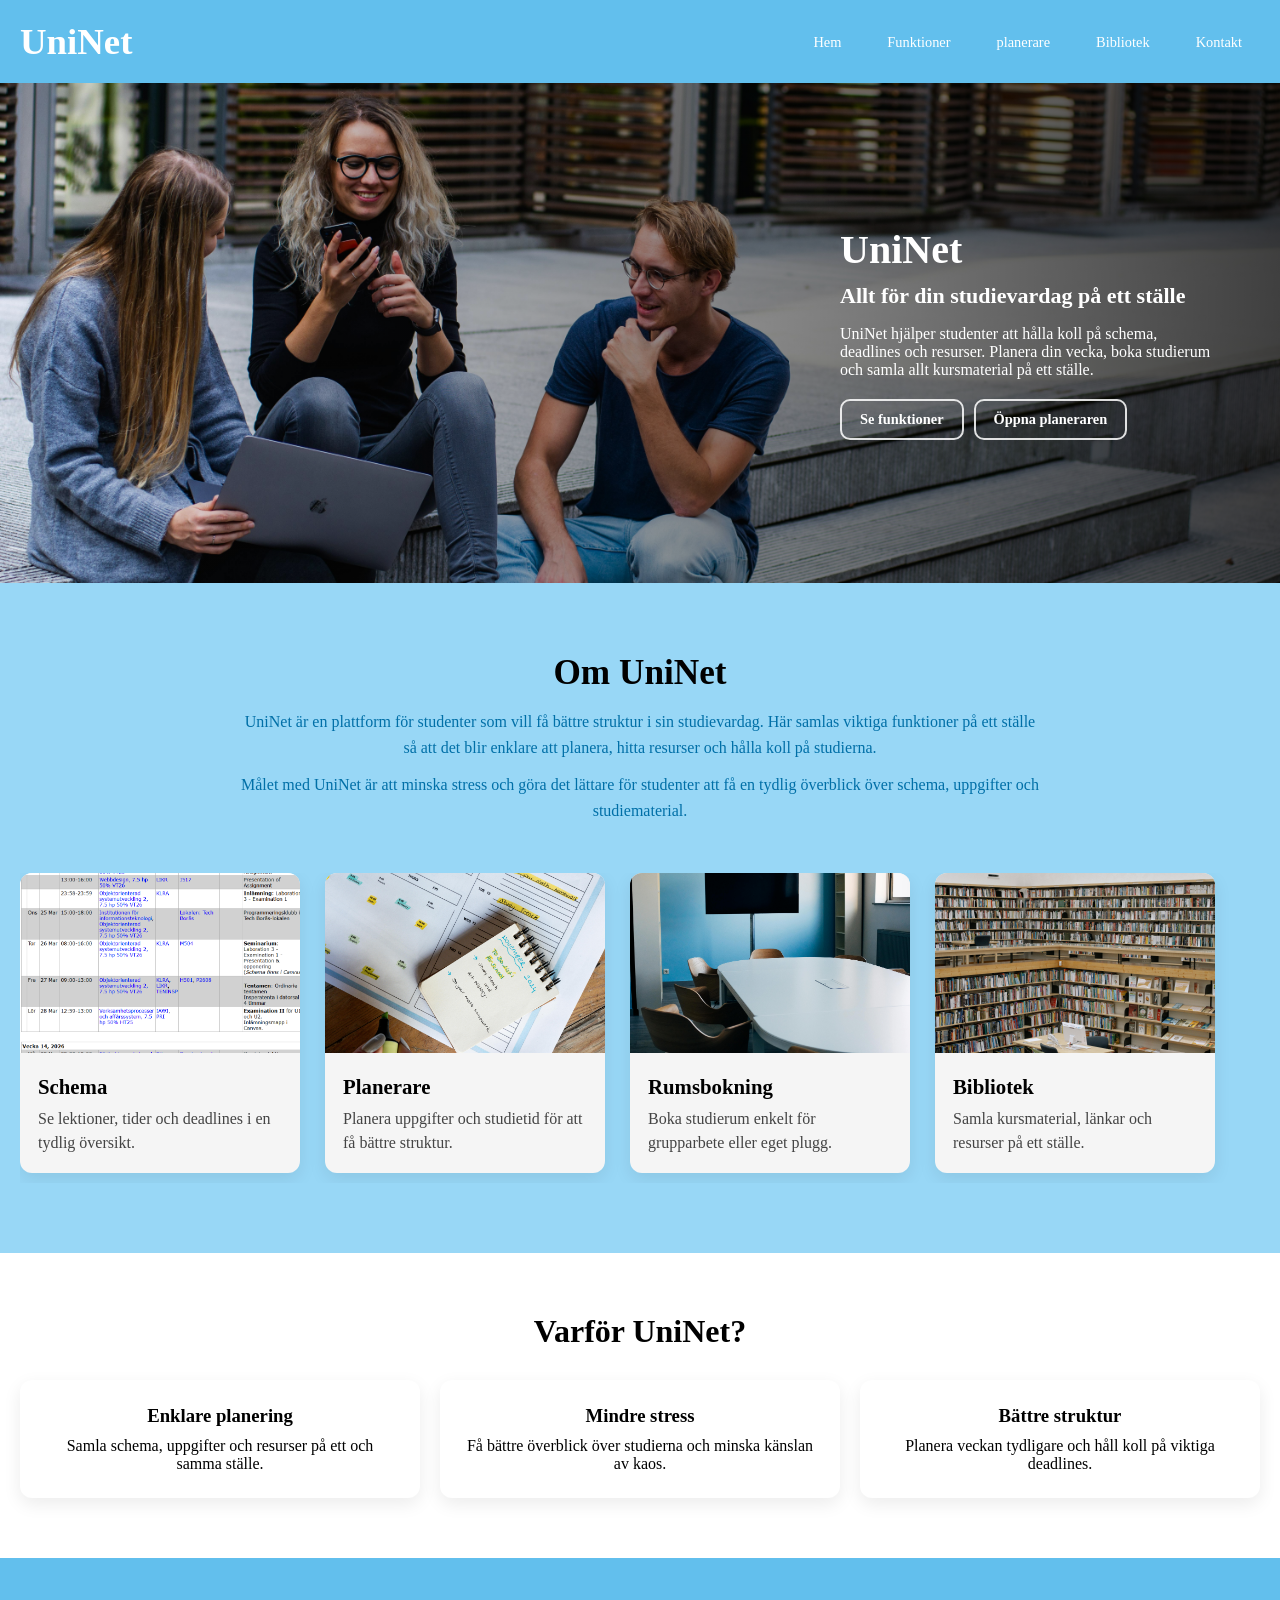
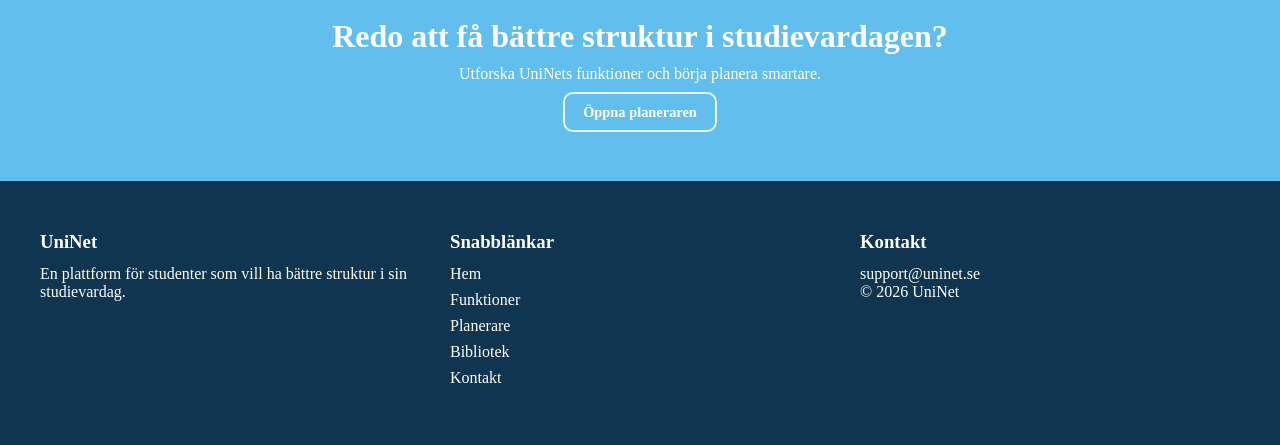
==== UninetWeb/wwwroot/index.html @ d5d622c0 "Add files via upload" ====
<!doctype html>
<html lang="sv">
<head>
  <meta charset="utf-8">
  <meta name="viewport" content="width=device-width, initial-scale=1">
  <title>UniNet</title>
  <link rel="stylesheet" href="css/style.css">
  <script defer src="js/main.js"></script>
</head>
<body>
 
  <div class="menu-overlay" id="menuOverlay"></div>

  <!--Header/Navbar-->
  <header>
    <nav class = "navbar section-content">
      <a href="#" class="nav-logo">
        <h2 class="logo-text">UniNet</h2>
      </a>

      <button class="menu-toggle" type="button">Meny ☰</button>

      <ul class="nav-menu" id="navMenu">
        <li class="nav-item">
          <a href="index.html" class="nav-link">Hem</a>
        </li>
        <li class="nav-item">
          <a href="features.html" class="nav-link">Funktioner</a>
        </li>
        <li class="nav-item">
          <a href="planner.html" class="nav-link">planerare </a>
        </li>
        <li class="nav-item">
          <a href="library.html" class="nav-link">Bibliotek</a>
        </li>
        <li class="nav-item">
          <a href="contact.html" class="nav-link">Kontakt</a>
        </li>

      </ul>

    </nav>
  </header>

<main>
  <section class="hero-section">

    <div class="hero-details">

      <h2 class="title">UniNet</h2>
      <h3 class="subtitle">Allt för din studievardag på ett ställe</h3>

      <p>
        UniNet hjälper studenter att hålla koll på schema, deadlines och resurser.
        Planera din vecka, boka studierum och samla allt kursmaterial på ett ställe.
      </p>

      <div class="buttons">
        <a href="features.html" class="hero-btn  hero-btn-outline"> Se funktioner</a>
        <a href="planner.html" class="hero-btn hero-btn-outline">Öppna planeraren</a>
      </div>

    </div>

  </section>
</main>

<!--OM UniNet-->
<section class="about-section section-content">
  <div class="about-text">
    <h2>Om UniNet</h2>
    <p>
      UniNet är en plattform för studenter som vill få bättre struktur i sin
      studievardag. Här samlas viktiga funktioner på ett ställe så att det blir
      enklare att planera, hitta resurser och hålla koll på studierna.
    </p>

    <p>
      Målet med UniNet är att minska stress och göra det lättare för studenter
      att få en tydlig överblick över schema, uppgifter och studiematerial.
    </p>
  </div>

  <div class="features-scroll">
    <article class="feature-card">
      <img src="images/schema.png" alt="Schema i UniNet" class="feature-img">
      <h3>Schema</h3>
      <p>Se lektioner, tider och deadlines i en tydlig översikt.</p>
    </article>

    <article class="feature-card">
      <img src="images/planerare.jpg" alt="Planerare i UniNet" class="feature-img">
      <h3>Planerare</h3>
      <p>Planera uppgifter och studietid för att få bättre struktur.</p>
    </article>

    <article class="feature-card">
      <img src="images/rum.jpg" alt="Rumsbokning i UniNet" class="feature-img">
      <h3>Rumsbokning</h3>
      <p>Boka studierum enkelt för grupparbete eller eget plugg.</p>
    </article>

    <article class="feature-card">
      <img src="images/bibliotek.jpg" alt="Bibliotek i UniNet" class="feature-img">
      <h3>Bibliotek</h3>
      <p>Samla kursmaterial, länkar och resurser på ett ställe.</p>
    </article>
  </div>
</section>

<!--Varför UniNet?-->
<section class="benefits-section section-content">
  <h2>Varför UniNet?</h2>

  <div class="benefits-grid">
    <div class="benefit-box">
      <h3>Enklare planering</h3>
      <p>Samla schema, uppgifter och resurser på ett och samma ställe.</p>
    </div>

    <div class="benefit-box">
      <h3>Mindre stress</h3>
      <p>Få bättre överblick över studierna och minska känslan av kaos.</p>
    </div>

    <div class="benefit-box">
      <h3>Bättre struktur</h3>
      <p>Planera veckan tydligare och håll koll på viktiga deadlines.</p>
    </div>
  </div>
</section>

<section class="cta-section">
  <div class="section-content cta-content">
    <h2>Redo att få bättre struktur i studievardagen?</h2>
    <p>Utforska UniNets funktioner och börja planera smartare.</p>
    <a href="planner.html" class="hero-btn hero-btn-outline">Öppna planeraren</a>
  </div>
</section>

<!--FOOTERRR-->
<footer class="footer">
  <div class="section-content footer-content">
    <div class="footer-column">
      <h3>UniNet</h3>
      <p>En plattform för studenter som vill ha bättre struktur i sin studievardag.</p>
    </div>

    <div class="footer-column">
      <h3>Snabblänkar</h3>
      <a href="index.html">Hem</a>
      <a href="features.html">Funktioner</a>
      <a href="planner.html">Planerare</a>
      <a href="library.html">Bibliotek</a>
      <a href="contact.html">Kontakt</a>
    </div>

    <div class="footer-column">
      <h3>Kontakt</h3>
      <p>support@uninet.se</p>
      <p>© 2026 UniNet</p>
    </div>
  </div>
</footer>

</body>
---- UninetWeb/wwwroot/css/style.css ----
/*Google fonts*/
@import url('https://fonts.googleapis.com/css2?family=Italiana&family=Playfair+Display:ital,wght@0,400..900;1,400..900&display=swap');
*{
  margin: 0;
  padding: 0;
  box-sizing: border-box;
  font-family: "poppins", san-serif;
}

:root
{
 /*Färger */
 --white-color:#fff;
 --dark-color: #006fa7;
 --primary-color: #62BFED;
 --secondary-color: #98d7f6;


/* font size */
--font-sizeS: 0.9rem;
--font-sizeN: 1rem;
--font-sizeM: 1.12rem;
--font-size-xl: 2rem;
--font-size-xxl: 2.3rem;

/* Font size */
--font-size-s: 0.9rem;
--font-size-m: 1.5rem;
--font-size-l: 2rem;
--font-size-xl: 2.3rem;

--font-weight-normal: 400;
--font-weight-medium: 500;
--font-weight-semibold: 600;
--font-weight-bold: 700;

--border-radius-s: 8px;
--border-radius-s: 30px;
--border-radius-m: 50%;

/*site max-width */
--site-max-width: 1300px;

}

ul
{
  list-style: none;
}

a{
  text-decoration: none;
}

button{
  cursor: pointer;
  border: none;
  background: none;
}
img{
  width: 100%;
}

.section-content
{
  margin: 0 auto;
  padding: 0 20px;
  max-width: var(--site-max-width);

}

/*navbar styling*/
header
{
  background: var(--primary-color);
}

header .navbar{
  display: flex;
  padding: 20px;
  align-items: center;
  justify-content: space-between;
}

.navbar .nav-logo .logo-text
{
  color: var(--white-color);
  font-size: var(--font-size-xl);
  font-weight: var(--font-weight-semibold);
}

.navbar .nav-menu
{
  display: flex;
  gap: 10px;

}
/*navbar typ hem, funktioner osv */ 
.navbar .nav-menu .nav-link
{
  padding: 10px 18px;
  color: var(--white-color);
  font-size: var(--font-size-s);
  border-radius: 10px;
  transition: 0.3s ease;
}

.navbar .nav-menu .nav-link:hover
{
  color: var(--primary-color);
  background: var(--secondary-color);
}

/* HERO BANNER stora bilden */
.hero-section{
  position: relative;
  height: 500px;
  background-image: url("../images/students.jpg");
  background-size: cover;
  background-position: center;
  display: flex;
  align-items: center;
  justify-content: flex-end;
  padding: 40px;
}

.hero-section::before{
  content: "";
  position: absolute;
  inset: 0;
  background: rgba(0,0,0,0.4);

    background: linear-gradient(
    to left,
    rgba(0,0,0,0.75),
    rgba(0,0,0,0.4),
    rgba(0,0,0,0)
  );
}

/* TEXT */

.hero-details{
  position: relative;
  max-width: 420px;
  color: white;
  padding: 20px;
}

.title{
  font-size: 40px;
  margin-bottom: 10px;
}

.subtitle{
  font-size: 22px;
  margin-bottom: 16px;
}

.hero-details p{
  margin-bottom: 20px;
}

/* BUTTONS */
.buttons{
  display: flex;
  gap: 10px;
  flex-wrap: wrap;
  margin-top: 16px;
}

.hero-btn{
  padding: 10px 18px;
  border-radius: 10px;
  font-size: var(--font-size-s);
  font-weight: var(--font-weight-semibold);

  background: var(--secondary-color);
  color: var(--dark-color);

  transition: 0.3s ease;
}

/* Hover in buttons*/
.hero-btn-outline{
  background: transparent;
  border: 2px solid rgba(255,255,255,0.85);
  color: var(--white-color);
}

.hero-btn-outline:hover{
  background: var(--secondary-color);
  border-color: var(--secondary-color);
  color: var(--dark-color);
}

.menu-overlay{
  position: fixed;
  inset: 0;
  background: rgba(0,0,0,0.20);
  backdrop-filter: blur(6px);
  opacity: 0;
  pointer-events: none;
  transition: 0.25s ease;
  z-index: 500;
}
.menu-overlay.show{
  opacity: 1;
  pointer-events: auto;
}

/* dropdown menu */
.menu-toggle{
  display: none;   /* hidden on desktop */
  color: var(--white-color);
  font-size: var(--font-size-s);
  font-weight: var(--font-weight-semibold);
  padding: 10px 14px;
  border-radius: 10px;
  background: rgba(255,255,255,0.15);
}

@media (max-width: 768px){

  .menu-toggle{
    display: inline-block;
  }

  .navbar{
    position: relative;
  }

  /* hide menu on mobile */
  .nav-menu{
    display: none !important;

    position: absolute;
    top: 70px;
    right: 20px;

    width:  min(280px, calc(100vw - 40px));
    padding: 20px;

    flex-direction: column;
    gap: 6px;

    background: var(--primary-color);
    border-radius: 14px;

    box-shadow: 0 15px 40px rgba(0,0,0,0.25);
    z-index: 1000;

     /* animation prep */
    transform: translateY(-8px);
    opacity: 0;
    transition: 0.25s ease;
  }

  /* show when clicked */
  .nav-menu.open{
    display: flex !important;
     transform: translateY(0);
    opacity: 1;
  }

  /* links look more “app-like” */
  .nav-menu .nav-link{
    width: 100%;
    padding: 12px 14px;
    border-radius: 12px;
  }

  /* menu button polish */
  .menu-toggle{
    padding: 10px 14px;
    border-radius: 12px;
    background: rgba(255,255,255,0.18);
  }

  .menu-toggle:hover{
    background: rgba(255,255,255,0.28);
  }


}

/* OM UNINET */
.about-section{
  background: var(--secondary-color);
  padding: 70px 20px;
}

.about-text{
  max-width: 800px;
  margin: 0 auto 50px auto;
  text-align: center;

}

.about-text h2{
  font-size: 2.2rem;
  margin-bottom: 16px;
}

.about-text p{
  margin-bottom: 12px;
  line-height: 1.6;
  color:#006fa7;
}

.features-scroll{
  display: flex;
  gap: 25px;
  overflow-x: auto;
  padding-bottom: 10px;
}

.feature-card{
  flex: 0 0 280px;
  background: #f5f5f5;
  border-radius: 12px;
  overflow: hidden;
  box-shadow: 0 6px 18px rgba(0,0,0,0.08);
  transition: transform 0.2s ease;
}

.feature-card:hover{
  transform: translateY(-5px);
}

.feature-img{
  width: 100%;
  height: 180px;
  object-fit: cover;
}

.feature-card h3{
  font-size: 1.3rem;
  margin: 18px 18px 8px 18px;
}

.feature-card p{
  margin: 0 18px 18px 18px;
  line-height: 1.5;
  color: #444;
}

/* BENEFITS */
.benefits-section{
  padding: 60px 20px;
  text-align: center;
}

.benefits-section h2{
  margin-bottom: 30px;
  font-size: 2rem;
}

.benefits-grid{
  display: grid;
  grid-template-columns: repeat(3, 1fr);
  gap: 20px;
}

.benefit-box{
  background: white;
  padding: 25px;
  border-radius: 12px;
  box-shadow: 0 6px 18px rgba(0,0,0,0.08);
}

.benefit-box h3{
  margin-bottom: 10px;
}

/* CTA */
.cta-section{
  background: var(--primary-color);
  padding: 60px 20px;
  text-align: center;
  color: white;
}

.cta-content h2{
  margin-bottom: 10px;
  font-size: 2rem;
}

.cta-content p{
  margin-bottom: 20px;
}

/* FOOTER */
.footer{
  background: #0f3550;
  color: white;
  padding: 50px 20px;
}

.footer-content{
  display: grid;
  grid-template-columns: repeat(3, 1fr);
  gap: 30px;
}

.footer-column h3{
  margin-bottom: 12px;
}

.footer-column a{
  display: block;
  color: white;
  margin-bottom: 8px;
  text-decoration: none;
}

.footer-column a:hover{
  text-decoration: underline;
}

/* MOBILE */
@media (max-width: 768px){
  .benefits-grid{
    grid-template-columns: 1fr;
  }

  .footer-content{
    grid-template-columns: 1fr;
  }
}



/* CONTACT PAGE */

/* CONTACT PAGE */
.contact-section{
  min-height: 80vh;
  display: flex;
  justify-content: center;
  align-items: center;
  padding: 60px 20px;
  background: #f7fbfd;
}

.contact-box{
  width: 100%;
  max-width: 700px;
  background: #ffffff;
  padding: 40px;
  border-radius: 16px;
  box-shadow: 0 8px 24px rgba(0,0,0,0.08);
}

.contact-header{
  text-align: center;
  margin-bottom: 30px;
}

.contact-header h1{
  font-size: 2.2rem;
  margin-bottom: 10px;
  color: #111;
}

.contact-header p{
  color: #444;
  line-height: 1.6;
  max-width: 500px;
  margin: 0 auto;
}

.contact-form{
  display: flex;
  flex-direction: column;
  gap: 18px;
}

.form-group{
  display: flex;
  flex-direction: column;
}

.form-group label{
  margin-bottom: 6px;
  font-weight: 600;
  color: #222;
}

.form-group input,
.form-group textarea{
  padding: 12px 14px;
  border: 1px solid #cfd8dc;
  border-radius: 10px;
  font-size: 1rem;
  font-family: inherit;
}

.form-group input:focus,
.form-group textarea:focus{
  outline: none;
  border-color: var(--primary-color);
}

.submit-btn{
  align-self: center;
  padding: 12px 24px;
  background: var(--primary-color);
  color: white;
  border-radius: 10px;
  font-weight: 600;
  transition: 0.3s ease;
}

.submit-btn:hover{
  background: var(--dark-color);
}

.error-message{
  color: #c62828;
  font-size: 0.9rem;
  margin-top: 6px;
  min-height: 18px;
}

.form-group input.error,
.form-group textarea.error{
  border: 1px solid #c62828;
  background: #fff5f5;
}

@media (max-width: 768px){
  .contact-box{
    padding: 25px;
  }

  .contact-header h1{
    font-size: 1.8rem;
  }
}

/* LIBRARY PAGE */

.library-hero{
  background: linear-gradient(180deg, #98d7f6 0%, #eaf7fd 100%);
  padding: 70px 20px 60px;
  text-align: center;
}

.library-hero h1{
  font-size: 2.4rem;
  color: var(--dark-color);
  margin-bottom: 10px;
}

.library-hero-simple p{
  color: #24526b;
  margin-bottom: 25px;
  font-size: 1rem;
}

.library-search-bar{
  display: flex;
  justify-content: center;
  gap: 10px;
  flex-wrap: wrap;
}

.library-search-bar input{
  width: 100%;
  max-width: 460px;
  padding: 14px 16px;
  border: 1px solid #c7dce8;
  border-radius: 12px;
  font-size: 1rem;
  background: white;
}

.library-search-bar input:focus{
  outline: none;
  border-color: var(--primary-color);
  box-shadow: 0 0 0 3px rgba(98,191,237,0.15);
}

.library-search-bar button{
  padding: 14px 22px;
  border-radius: 12px;
  background: var(--primary-color);
  color: white;
  font-weight: 600;
  transition: 0.3s ease;
}

.library-search-bar button:hover{
  background: var(--dark-color);
}

.library-tools{
  padding: 50px 20px 20px;
}

.library-tools h2{
  text-align: center;
  margin-bottom: 20px;
  color: var(--dark-color);
}

.library-tool-grid{
  display: grid;
  grid-template-columns: repeat(4, 1fr);
  gap: 15px;
}

.library-tool{
  background: white;
  color: var(--dark-color);
  padding: 18px;
  text-align: center;
  border-radius: 12px;
  box-shadow: 0 6px 18px rgba(0,0,0,0.06);
  font-weight: 600;
  transition: transform 0.25s ease, background 0.25s ease;
}

.library-tool:hover{
  transform: translateY(-4px);
  background: var(--secondary-color);
}

.library-cards{
  padding: 40px 20px 60px;
}

.library-cards h2{
  text-align: center;
  margin-bottom: 30px;
  color: var(--dark-color);
}

.library-card-grid{
  display: grid;
  grid-template-columns: repeat(3, 1fr);
  gap: 25px;
}

.library-resource-card{
  background: white;
  border-radius: 14px;
  overflow: hidden;
  box-shadow: 0 8px 22px rgba(0,0,0,0.08);
  transition: transform 0.3s ease, box-shadow 0.3s ease;
}

.library-resource-card:hover{
  transform: translateY(-6px);
  box-shadow: 0 12px 28px rgba(0,0,0,0.12);
}

.library-resource-card img{
  width: 100%;
  height: 210px;
  object-fit: cover;
}

.library-card-text{
  padding: 20px;
}

.library-card-text h3{
  margin-bottom: 10px;
  color: #111;
}

.library-card-text p{
  color: #444;
  line-height: 1.6;
  margin-bottom: 16px;
}

.library-info-box{
  padding: 0 20px 70px;
}

.library-info-content{
  background: #f7fbfd;
  border: 1px solid #dceef7;
  border-radius: 16px;
  padding: 35px;
  text-align: center;
  box-shadow: 0 6px 18px rgba(0,0,0,0.05);
}

.library-info-content h2{
  margin-bottom: 10px;
  color: var(--dark-color);
}

.library-info-content p{
  margin-bottom: 18px;
  color: #444;
}

@media (max-width: 900px){
  .library-tool-grid{
    grid-template-columns: repeat(2, 1fr);
  }

  .library-card-grid{
    grid-template-columns: 1fr;
  }
}

@media (max-width: 600px){
  .library-tool-grid{
    grid-template-columns: 1fr;
  }

  .library-hero-simple h1{
    font-size: 2rem;
  }
}
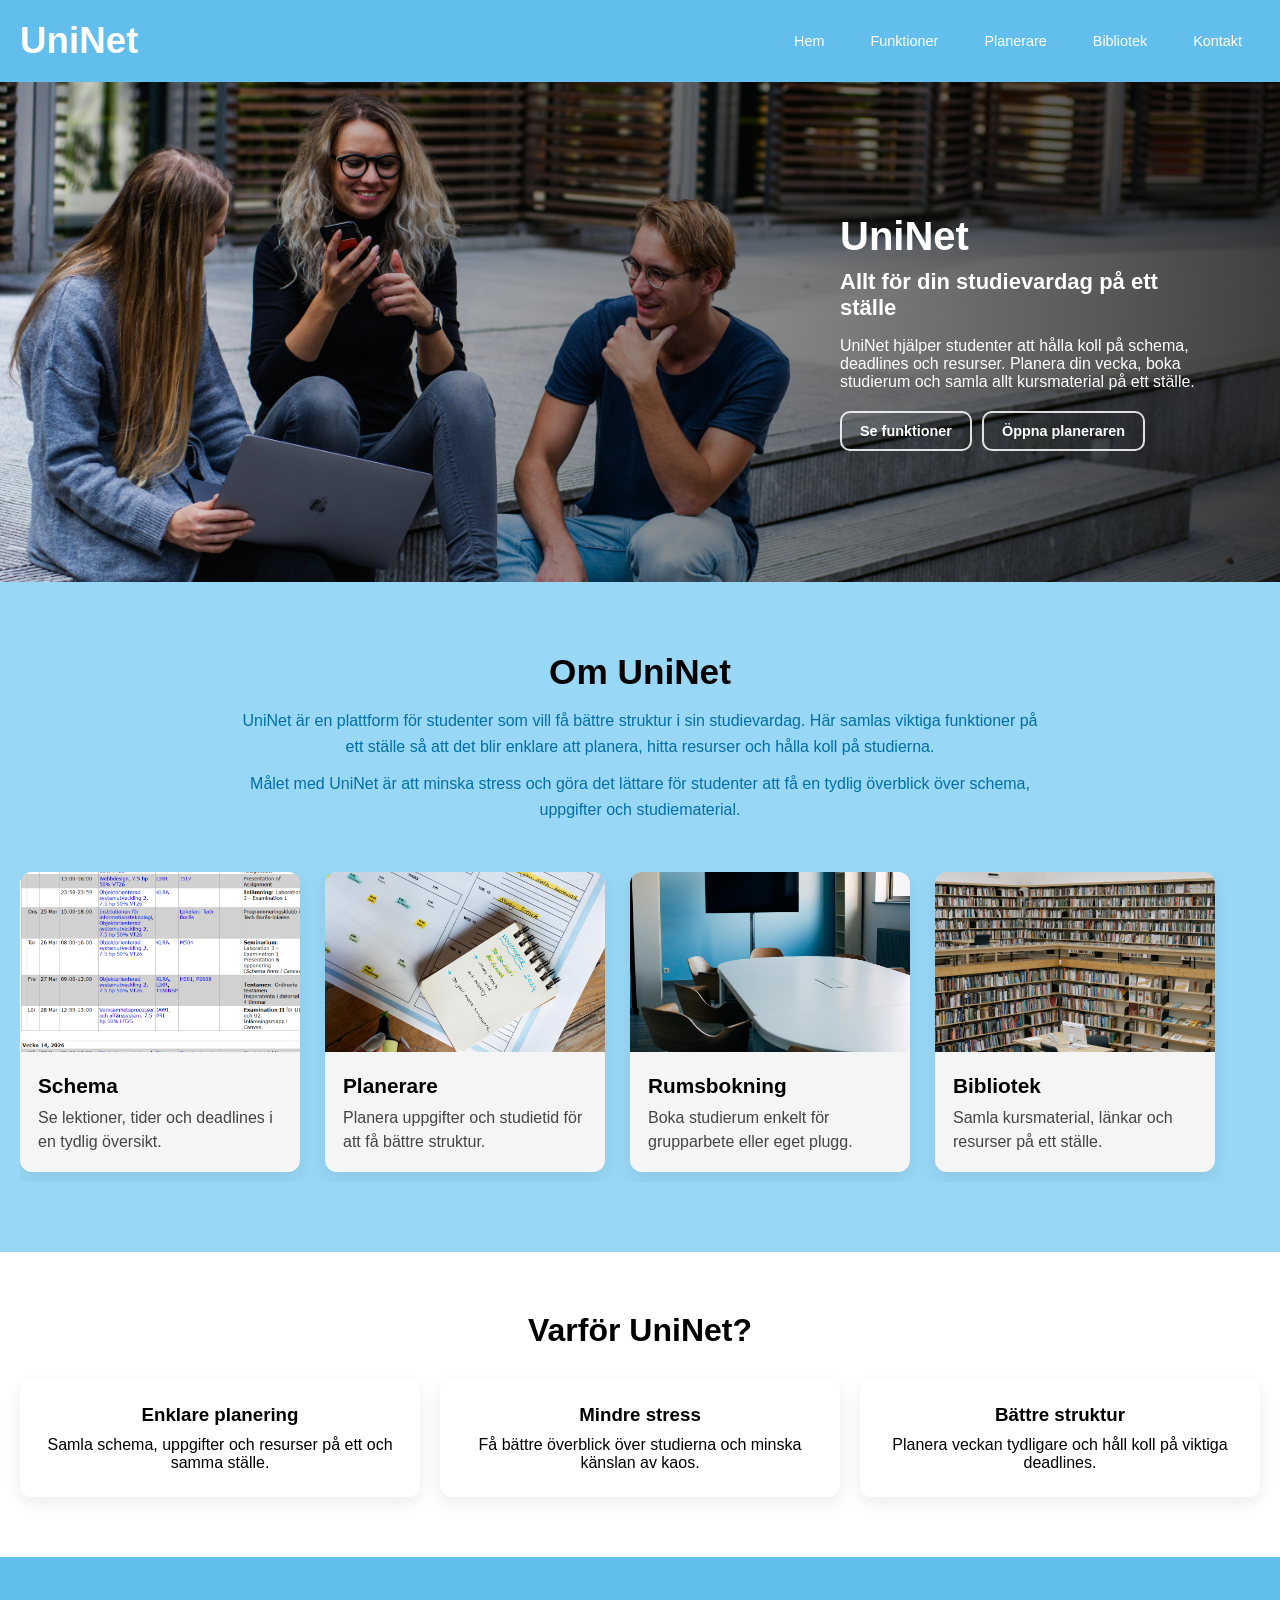
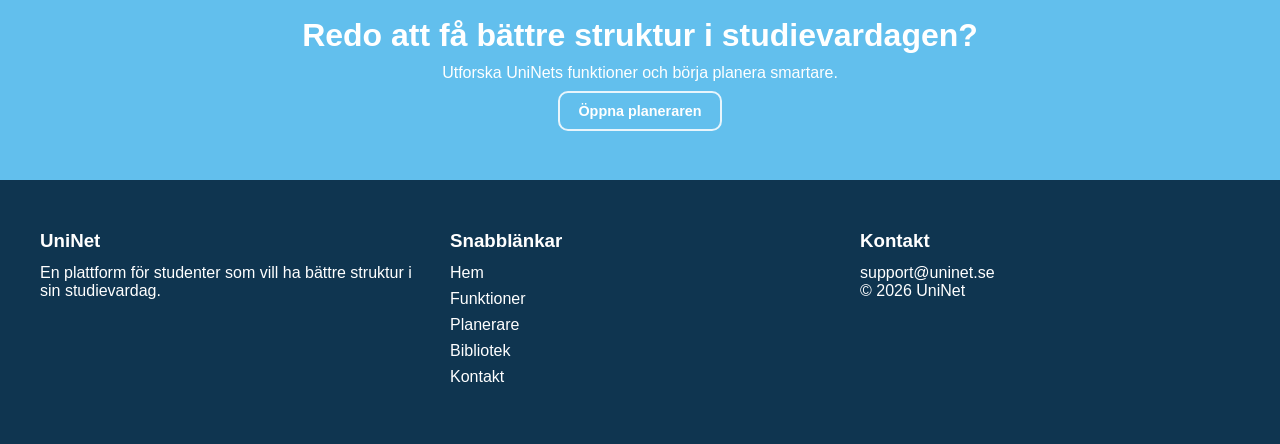
==== commit 4ca11241: "Added planner checklist feature Added contact form validation Added ASP.NET server-side contact hand" ====
--- a/UninetWeb/wwwroot/index.html
+++ b/UninetWeb/wwwroot/index.html
@@ -28,7 +28,7 @@
           <a href="features.html" class="nav-link">Funktioner</a>
         </li>
         <li class="nav-item">
-          <a href="planner.html" class="nav-link">planerare </a>
+          <a href="planner.html" class="nav-link">Planerare </a>
         </li>
         <li class="nav-item">
           <a href="library.html" class="nav-link">Bibliotek</a>
--- a/UninetWeb/wwwroot/css/style.css
+++ b/UninetWeb/wwwroot/css/style.css
@@ -1,50 +1,41 @@
-/*Google fonts*/
+/* Google fonts */
 @import url('https://fonts.googleapis.com/css2?family=Italiana&family=Playfair+Display:ital,wght@0,400..900;1,400..900&display=swap');
+
 *{
   margin: 0;
   padding: 0;
   box-sizing: border-box;
-  font-family: "poppins", san-serif;
-}
-
-:root
-{
- /*Färger */
- --white-color:#fff;
- --dark-color: #006fa7;
- --primary-color: #62BFED;
- --secondary-color: #98d7f6;
-
-
-/* font size */
---font-sizeS: 0.9rem;
---font-sizeN: 1rem;
---font-sizeM: 1.12rem;
---font-size-xl: 2rem;
---font-size-xxl: 2.3rem;
-
-/* Font size */
---font-size-s: 0.9rem;
---font-size-m: 1.5rem;
---font-size-l: 2rem;
---font-size-xl: 2.3rem;
-
---font-weight-normal: 400;
---font-weight-medium: 500;
---font-weight-semibold: 600;
---font-weight-bold: 700;
-
---border-radius-s: 8px;
---border-radius-s: 30px;
---border-radius-m: 50%;
-
-/*site max-width */
---site-max-width: 1300px;
-
-}
-
-ul
-{
+  font-family: "Poppins", sans-serif;
+}
+
+:root{
+  /* Färger */
+  --white-color: #fff;
+  --dark-color: #006fa7;
+  --primary-color: #62BFED;
+  --secondary-color: #98d7f6;
+
+  /* Font size */
+  --font-size-s: 0.9rem;
+  --font-size-n: 1rem;
+  --font-size-m: 1.12rem;
+  --font-size-l: 2rem;
+  --font-size-xl: 2.3rem;
+
+  --font-weight-normal: 400;
+  --font-weight-medium: 500;
+  --font-weight-semibold: 600;
+  --font-weight-bold: 700;
+
+  --border-radius-s: 8px;
+  --border-radius-l: 30px;
+  --border-radius-circle: 50%;
+
+  /* Site max-width */
+  --site-max-width: 1300px;
+}
+
+ul{
   list-style: none;
 }
 
@@ -57,21 +48,19 @@
   border: none;
   background: none;
 }
+
 img{
   width: 100%;
 }
 
-.section-content
-{
+.section-content{
   margin: 0 auto;
   padding: 0 20px;
   max-width: var(--site-max-width);
-
-}
-
-/*navbar styling*/
-header
-{
+}
+
+/* NAVBAR */
+header{
   background: var(--primary-color);
 }
 
@@ -82,22 +71,19 @@
   justify-content: space-between;
 }
 
-.navbar .nav-logo .logo-text
-{
+.navbar .nav-logo .logo-text{
   color: var(--white-color);
   font-size: var(--font-size-xl);
   font-weight: var(--font-weight-semibold);
 }
 
-.navbar .nav-menu
-{
+.navbar .nav-menu{
   display: flex;
   gap: 10px;
-
-}
-/*navbar typ hem, funktioner osv */ 
-.navbar .nav-menu .nav-link
-{
+}
+
+/* Navbar länkar */
+.navbar .nav-menu .nav-link{
   padding: 10px 18px;
   color: var(--white-color);
   font-size: var(--font-size-s);
@@ -105,13 +91,12 @@
   transition: 0.3s ease;
 }
 
-.navbar .nav-menu .nav-link:hover
-{
+.navbar .nav-menu .nav-link:hover{
   color: var(--primary-color);
   background: var(--secondary-color);
 }
 
-/* HERO BANNER stora bilden */
+/* HERO BANNER */
 .hero-section{
   position: relative;
   height: 500px;
@@ -128,9 +113,7 @@
   content: "";
   position: absolute;
   inset: 0;
-  background: rgba(0,0,0,0.4);
-
-    background: linear-gradient(
+  background: linear-gradient(
     to left,
     rgba(0,0,0,0.75),
     rgba(0,0,0,0.4),
@@ -138,8 +121,7 @@
   );
 }
 
-/* TEXT */
-
+/* Hero text */
 .hero-details{
   position: relative;
   max-width: 420px;
@@ -161,7 +143,7 @@
   margin-bottom: 20px;
 }
 
-/* BUTTONS */
+/* Hero buttons */
 .buttons{
   display: flex;
   gap: 10px;
@@ -174,14 +156,11 @@
   border-radius: 10px;
   font-size: var(--font-size-s);
   font-weight: var(--font-weight-semibold);
-
   background: var(--secondary-color);
   color: var(--dark-color);
-
   transition: 0.3s ease;
 }
 
-/* Hover in buttons*/
 .hero-btn-outline{
   background: transparent;
   border: 2px solid rgba(255,255,255,0.85);
@@ -194,6 +173,7 @@
   color: var(--dark-color);
 }
 
+/* Overlay */
 .menu-overlay{
   position: fixed;
   inset: 0;
@@ -204,14 +184,15 @@
   transition: 0.25s ease;
   z-index: 500;
 }
+
 .menu-overlay.show{
   opacity: 1;
   pointer-events: auto;
 }
 
-/* dropdown menu */
+/* Dropdown menu button */
 .menu-toggle{
-  display: none;   /* hidden on desktop */
+  display: none;
   color: var(--white-color);
   font-size: var(--font-size-s);
   font-weight: var(--font-weight-semibold);
@@ -221,7 +202,6 @@
 }
 
 @media (max-width: 768px){
-
   .menu-toggle{
     display: inline-block;
   }
@@ -230,47 +210,36 @@
     position: relative;
   }
 
-  /* hide menu on mobile */
   .nav-menu{
     display: none !important;
-
     position: absolute;
     top: 70px;
     right: 20px;
-
-    width:  min(280px, calc(100vw - 40px));
+    width: min(280px, calc(100vw - 40px));
     padding: 20px;
-
     flex-direction: column;
     gap: 6px;
-
     background: var(--primary-color);
     border-radius: 14px;
-
     box-shadow: 0 15px 40px rgba(0,0,0,0.25);
     z-index: 1000;
-
-     /* animation prep */
     transform: translateY(-8px);
     opacity: 0;
     transition: 0.25s ease;
   }
 
-  /* show when clicked */
   .nav-menu.open{
     display: flex !important;
-     transform: translateY(0);
+    transform: translateY(0);
     opacity: 1;
   }
 
-  /* links look more “app-like” */
   .nav-menu .nav-link{
     width: 100%;
     padding: 12px 14px;
     border-radius: 12px;
   }
 
-  /* menu button polish */
   .menu-toggle{
     padding: 10px 14px;
     border-radius: 12px;
@@ -280,8 +249,6 @@
   .menu-toggle:hover{
     background: rgba(255,255,255,0.28);
   }
-
-
 }
 
 /* OM UNINET */
@@ -294,7 +261,6 @@
   max-width: 800px;
   margin: 0 auto 50px auto;
   text-align: center;
-
 }
 
 .about-text h2{
@@ -305,7 +271,7 @@
 .about-text p{
   margin-bottom: 12px;
   line-height: 1.6;
-  color:#006fa7;
+  color: #006fa7;
 }
 
 .features-scroll{
@@ -390,48 +356,116 @@
   margin-bottom: 20px;
 }
 
-/* FOOTER */
-.footer{
-  background: #0f3550;
+/* PLANNER PAGE */
+.planner-section{
+  padding: 70px 20px;
+  background: #f7fbfd;
+}
+
+.planner-section .section-content{
+  max-width: 750px;
+}
+
+.planner-section h2{
+  text-align: center;
+  font-size: 2rem;
+  color: var(--dark-color);
+  margin-bottom: 12px;
+}
+
+.planner-section p{
+  text-align: center;
+  color: #24526b;
+  margin-bottom: 28px;
+  line-height: 1.6;
+}
+
+.todo-input{
+  display: flex;
+  gap: 12px;
+  margin-bottom: 25px;
+  flex-wrap: wrap;
+  justify-content: center;
+}
+
+.todo-input input{
+  flex: 1;
+  min-width: 260px;
+  max-width: 500px;
+  padding: 14px 16px;
+  border: 1px solid #c7dce8;
+  border-radius: 12px;
+  font-size: 1rem;
+  background: #fff;
+}
+
+.todo-input input:focus{
+  outline: none;
+  border-color: var(--primary-color);
+  box-shadow: 0 0 0 3px rgba(98,191,237,0.18);
+}
+
+.todo-input button{
+  padding: 14px 22px;
+  border-radius: 12px;
+  background: var(--primary-color);
   color: white;
-  padding: 50px 20px;
-}
-
-.footer-content{
-  display: grid;
-  grid-template-columns: repeat(3, 1fr);
-  gap: 30px;
-}
-
-.footer-column h3{
-  margin-bottom: 12px;
-}
-
-.footer-column a{
-  display: block;
-  color: white;
-  margin-bottom: 8px;
-  text-decoration: none;
-}
-
-.footer-column a:hover{
-  text-decoration: underline;
-}
-
-/* MOBILE */
-@media (max-width: 768px){
-  .benefits-grid{
-    grid-template-columns: 1fr;
-  }
-
-  .footer-content{
-    grid-template-columns: 1fr;
-  }
-}
-
-
-
-/* CONTACT PAGE */
+  font-weight: 600;
+  font-size: 1rem;
+  transition: 0.3s ease;
+}
+
+.todo-input button:hover{
+  background: var(--dark-color);
+}
+
+.task-list{
+  list-style: none;
+  padding: 0;
+  margin: 0;
+}
+
+.task-list li{
+  display: flex;
+  align-items: center;
+  gap: 12px;
+  background: white;
+  border: 1px solid #dceef7;
+  border-radius: 14px;
+  padding: 14px 16px;
+  margin-bottom: 14px;
+  box-shadow: 0 6px 18px rgba(0,0,0,0.06);
+}
+
+.task-list li input[type="checkbox"]{
+  width: 18px;
+  height: 18px;
+  accent-color: var(--primary-color);
+  flex-shrink: 0;
+}
+
+.task-list li span{
+  flex: 1;
+  color: #1f2d3d;
+  font-size: 1rem;
+  line-height: 1.4;
+  word-break: break-word;
+}
+
+.task-list li button{
+  padding: 8px 12px;
+  border-radius: 10px;
+  background: #eaf7fd;
+  color: var(--dark-color);
+  font-weight: 600;
+  font-size: 0.9rem;
+  transition: 0.3s ease;
+  flex-shrink: 0;
+}
+
+.task-list li button:hover{
+  background: #d5eefb;
+}
 
 /* CONTACT PAGE */
 .contact-section{
@@ -529,18 +563,7 @@
   background: #fff5f5;
 }
 
-@media (max-width: 768px){
-  .contact-box{
-    padding: 25px;
-  }
-
-  .contact-header h1{
-    font-size: 1.8rem;
-  }
-}
-
 /* LIBRARY PAGE */
-
 .library-hero{
   background: linear-gradient(180deg, #98d7f6 0%, #eaf7fd 100%);
   padding: 70px 20px 60px;
@@ -700,6 +723,35 @@
   color: #444;
 }
 
+/* FOOTER */
+.footer{
+  background: #0f3550;
+  color: white;
+  padding: 50px 20px;
+}
+
+.footer-content{
+  display: grid;
+  grid-template-columns: repeat(3, 1fr);
+  gap: 30px;
+}
+
+.footer-column h3{
+  margin-bottom: 12px;
+}
+
+.footer-column a{
+  display: block;
+  color: white;
+  margin-bottom: 8px;
+  text-decoration: none;
+}
+
+.footer-column a:hover{
+  text-decoration: underline;
+}
+
+/* MOBILE */
 @media (max-width: 900px){
   .library-tool-grid{
     grid-template-columns: repeat(2, 1fr);
@@ -710,7 +762,52 @@
   }
 }
 
+@media (max-width: 768px){
+  .benefits-grid{
+    grid-template-columns: 1fr;
+  }
+
+  .footer-content{
+    grid-template-columns: 1fr;
+  }
+
+  .contact-box{
+    padding: 25px;
+  }
+
+  .contact-header h1{
+    font-size: 1.8rem;
+  }
+}
+
 @media (max-width: 600px){
+  .planner-section{
+    padding: 50px 16px;
+  }
+
+  .planner-section h2{
+    font-size: 1.7rem;
+  }
+
+  .todo-input{
+    flex-direction: column;
+    align-items: stretch;
+  }
+
+  .todo-input input,
+  .todo-input button{
+    width: 100%;
+    max-width: 100%;
+  }
+
+  .task-list li{
+    align-items: flex-start;
+  }
+
+  .task-list li button{
+    align-self: center;
+  }
+
   .library-tool-grid{
     grid-template-columns: 1fr;
   }
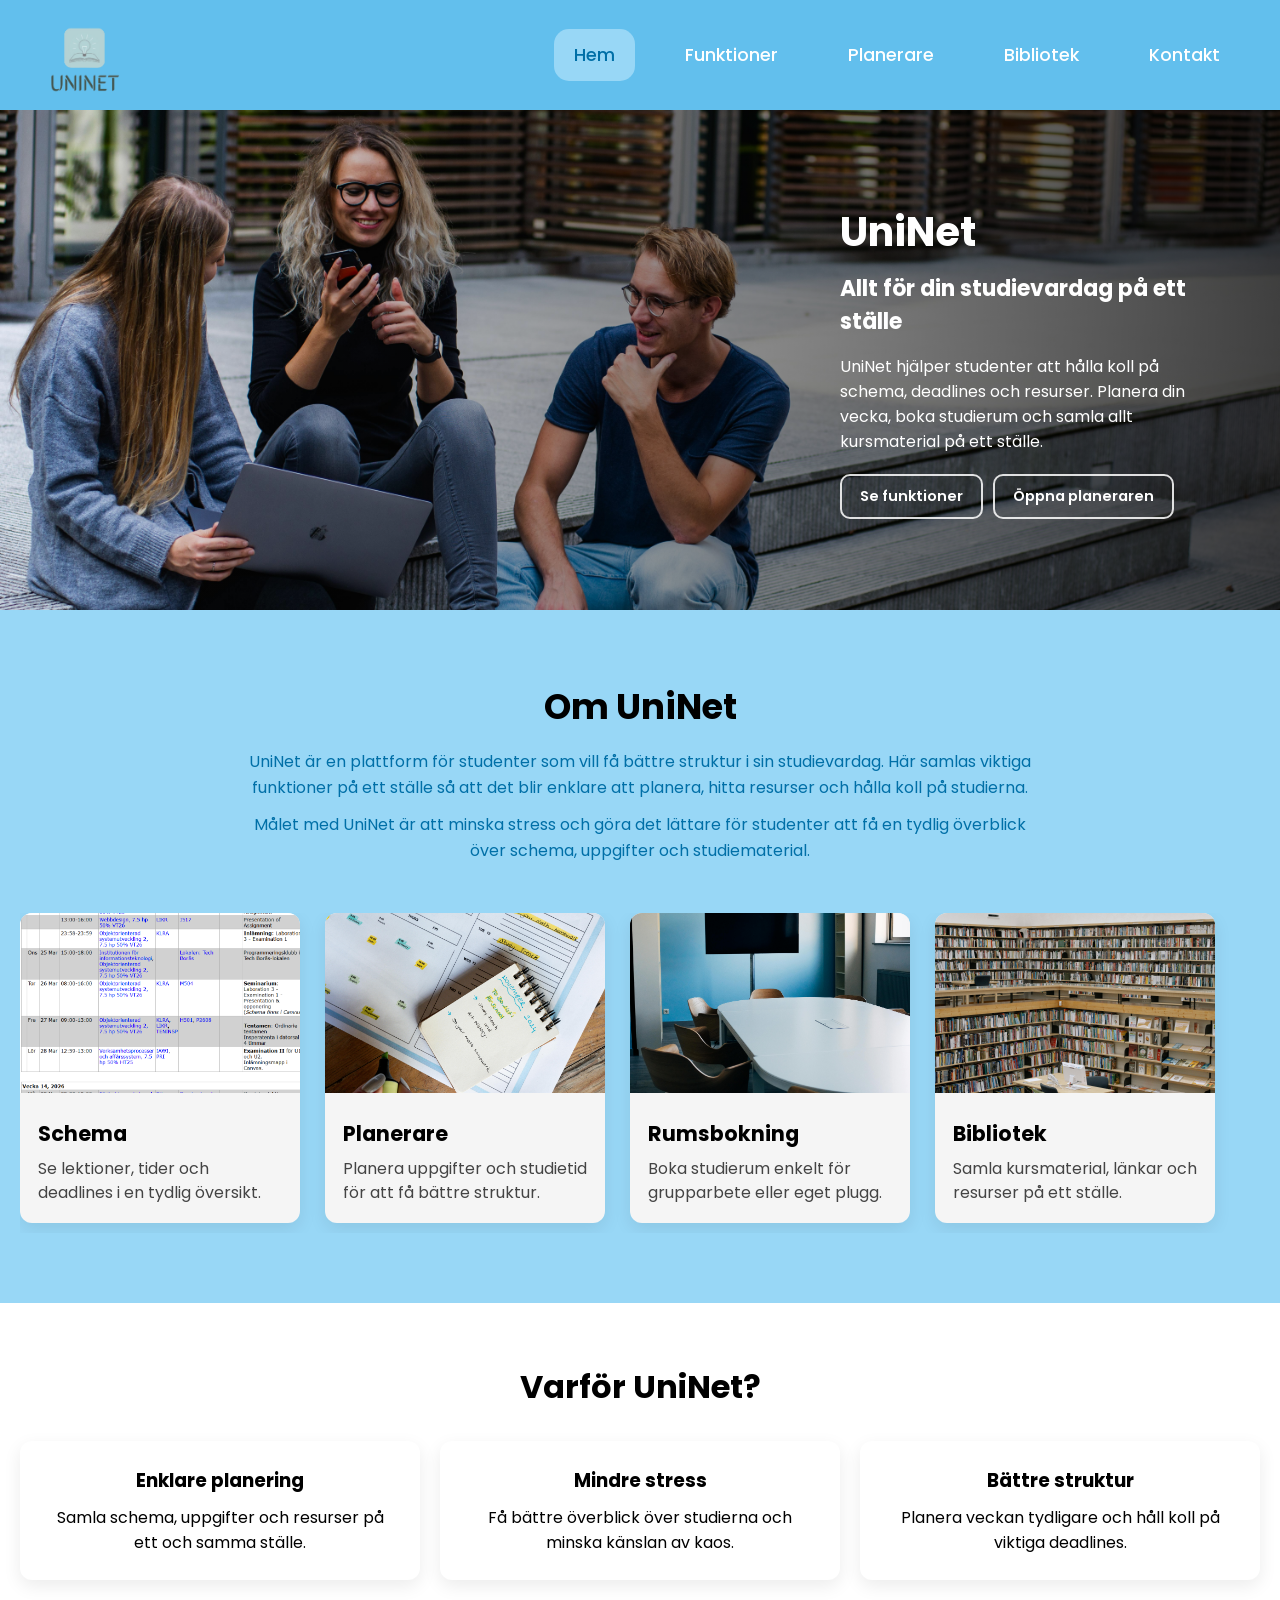
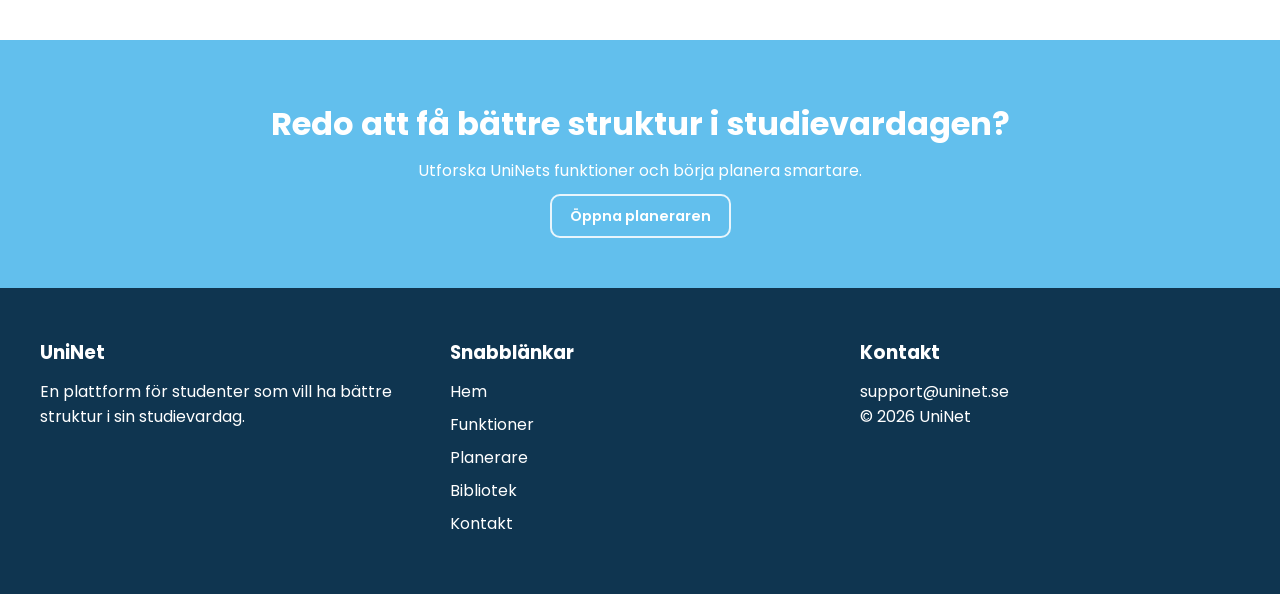
==== commit 0d104c05: "Added browser and navbar logo, updated navbar" ====
--- a/UninetWeb/wwwroot/index.html
+++ b/UninetWeb/wwwroot/index.html
@@ -3,8 +3,10 @@
 <head>
   <meta charset="utf-8">
   <meta name="viewport" content="width=device-width, initial-scale=1">
-  <title>UniNet</title>
+   <title>UniNet | Hem</title>
+
   <link rel="stylesheet" href="css/style.css">
+  <link rel="icon" type="image/png" href="images/Logo.png">
   <script defer src="js/main.js"></script>
 </head>
 <body>
@@ -14,9 +16,9 @@
   <!--Header/Navbar-->
   <header>
     <nav class = "navbar section-content">
-      <a href="#" class="nav-logo">
-        <h2 class="logo-text">UniNet</h2>
-      </a>
+      <a href="index.html" class="nav-logo">
+  <img src="images/Logo.png" alt="UniNet logga" class="logo-img">
+</a>
 
       <button class="menu-toggle" type="button">Meny ☰</button>
 
--- a/UninetWeb/wwwroot/css/style.css
+++ b/UninetWeb/wwwroot/css/style.css
@@ -1,5 +1,5 @@
-/* Google fonts */
-@import url('https://fonts.googleapis.com/css2?family=Italiana&family=Playfair+Display:ital,wght@0,400..900;1,400..900&display=swap');
+/* Google font */
+@import url('https://fonts.googleapis.com/css2?family=Poppins:wght@400;500;600;700&display=swap');
 
 *{
   margin: 0;
@@ -50,7 +50,8 @@
 }
 
 img{
-  width: 100%;
+  max-width: 100%;
+  height: auto;
 }
 
 .section-content{
@@ -66,34 +67,46 @@
 
 header .navbar{
   display: flex;
-  padding: 20px;
   align-items: center;
   justify-content: space-between;
-}
-
-.navbar .nav-logo .logo-text{
-  color: var(--white-color);
-  font-size: var(--font-size-xl);
-  font-weight: var(--font-weight-semibold);
+  padding: 0px 40px;
+}
+
+.nav-logo{
+  display: flex;
+  align-items: center;
+}
+
+.logo-img{
+  height: 110px;
+  width: auto;
+  display: block;
 }
 
 .navbar .nav-menu{
   display: flex;
-  gap: 10px;
+  align-items: center;
+  gap: 30px;
 }
 
 /* Navbar länkar */
 .navbar .nav-menu .nav-link{
-  padding: 10px 18px;
+  padding: 14px 20px;
   color: var(--white-color);
-  font-size: var(--font-size-s);
-  border-radius: 10px;
+  font-size: 1.1rem;
+  font-weight: 500;
+  border-radius: 15px;
   transition: 0.3s ease;
 }
 
 .navbar .nav-menu .nav-link:hover{
   color: var(--primary-color);
   background: var(--secondary-color);
+}
+
+.navbar .nav-menu .nav-link.active{
+  background: var(--secondary-color);
+  color: var(--dark-color);
 }
 
 /* HERO BANNER */
@@ -249,6 +262,10 @@
   .menu-toggle:hover{
     background: rgba(255,255,255,0.28);
   }
+
+  .logo-img{
+    height: 24px;
+  }
 }
 
 /* OM UNINET */
@@ -363,7 +380,7 @@
 }
 
 .planner-section .section-content{
-  max-width: 750px;
+  max-width: 1200px;
 }
 
 .planner-section h2{
@@ -380,6 +397,27 @@
   line-height: 1.6;
 }
 
+/* Planner layout */
+.planner-grid{
+  display: grid;
+  grid-template-columns: 1fr 1fr;
+  gap: 25px;
+  align-items: start;
+}
+
+.planner-card{
+  background: white;
+  border: 1px solid #dceef7;
+  border-radius: 16px;
+  padding: 24px;
+  box-shadow: 0 6px 18px rgba(0,0,0,0.06);
+}
+
+.upcoming-card{
+  margin-top: 25px;
+}
+
+/* Checklist */
 .todo-input{
   display: flex;
   gap: 12px;
@@ -467,6 +505,235 @@
   background: #d5eefb;
 }
 
+/* Calendar */
+.calendar-box{
+  margin-top: 15px;
+}
+
+.calendar-header{
+  display: flex;
+  justify-content: space-between;
+  align-items: center;
+  margin-bottom: 20px;
+}
+
+.calendar-header h3{
+  color: var(--dark-color);
+  font-size: 1.2rem;
+  margin-bottom: 0;
+}
+
+.calendar-header button{
+  background: var(--primary-color);
+  color: white;
+  padding: 10px 14px;
+  border-radius: 10px;
+  font-weight: 600;
+  transition: 0.3s ease;
+}
+
+.calendar-header button:hover{
+  background: var(--dark-color);
+}
+
+.calendar-days,
+.calendar-dates{
+  display: grid;
+  grid-template-columns: repeat(7, 1fr);
+  gap: 10px;
+}
+
+.calendar-days div{
+  text-align: center;
+  font-weight: 600;
+  color: var(--dark-color);
+  padding: 8px 0;
+}
+
+.calendar-dates div{
+  min-height: 60px;
+  display: flex;
+  justify-content: center;
+  align-items: center;
+  background: #f7fbfd;
+  border: 1px solid #dceef7;
+  border-radius: 10px;
+  color: #1f2d3d;
+  cursor: pointer;
+  position: relative;
+}
+
+.calendar-dates .empty{
+  background: transparent;
+  border: none;
+  cursor: default;
+}
+
+.calendar-dates .today{
+  background: var(--primary-color);
+  color: white;
+  font-weight: 700;
+}
+
+.calendar-dates .selected-date{
+  outline: 2px solid var(--dark-color);
+  font-weight: 700;
+}
+
+.calendar-dates .has-event::after{
+  content: "";
+  position: absolute;
+  bottom: 6px;
+  width: 7px;
+  height: 7px;
+  border-radius: 50%;
+  background: var(--dark-color);
+}
+
+.calendar-dates .today.has-event::after{
+  background: white;
+}
+
+/* Events */
+.event-box{
+  margin-top: 25px;
+  background: #f7fbfd;
+  border: 1px solid #dceef7;
+  border-radius: 16px;
+  padding: 20px;
+}
+
+.event-box h3{
+  color: var(--dark-color);
+  margin-bottom: 10px;
+}
+
+#selectedDateText{
+  color: #24526b;
+  margin-bottom: 15px;
+}
+
+.event-input-row{
+  display: flex;
+  gap: 12px;
+  flex-wrap: wrap;
+}
+
+.event-input-row input{
+  flex: 1;
+  min-width: 250px;
+  padding: 14px 16px;
+  border: 1px solid #c7dce8;
+  border-radius: 12px;
+  font-size: 1rem;
+  background: #fff;
+}
+
+.event-input-row input:focus{
+  outline: none;
+  border-color: var(--primary-color);
+  box-shadow: 0 0 0 3px rgba(98,191,237,0.18);
+}
+
+.event-input-row button{
+  padding: 14px 22px;
+  border-radius: 12px;
+  background: var(--primary-color);
+  color: white;
+  font-weight: 600;
+  font-size: 1rem;
+  transition: 0.3s ease;
+}
+
+.event-input-row button:hover{
+  background: var(--dark-color);
+}
+
+.event-list{
+  list-style: none;
+  padding: 0;
+  margin-top: 20px;
+}
+
+.event-list li{
+  display: flex;
+  justify-content: space-between;
+  align-items: center;
+  gap: 12px;
+  padding: 14px 16px;
+  border: 1px solid #dceef7;
+  border-radius: 12px;
+  margin-bottom: 12px;
+  background: #f7fbfd;
+}
+
+.event-info{
+  display: flex;
+  flex-direction: column;
+  gap: 4px;
+}
+
+.event-date{
+  font-size: 0.9rem;
+  color: var(--dark-color);
+  font-weight: 600;
+}
+
+.event-text{
+  color: #1f2d3d;
+}
+
+.delete-event-btn{
+  padding: 8px 12px;
+  border-radius: 10px;
+  background: #eaf7fd;
+  color: var(--dark-color);
+  font-weight: 600;
+  font-size: 0.9rem;
+  transition: 0.3s ease;
+  flex-shrink: 0;
+}
+
+.delete-event-btn:hover{
+  background: #d5eefb;
+}
+
+/* Success message */
+.success-message{
+  position: fixed;
+  top: 40%;
+  left: 50%;
+  transform: translate(-50%, -50%);
+  background: white;
+  color: var(--dark-color);
+  padding: 16px 28px;
+  border-radius: 12px;
+  font-weight: 600;
+  box-shadow: 0 10px 25px rgba(0,0,0,0.15);
+  z-index: 2000;
+  animation: popFade 1.8s ease forwards;
+}
+
+@keyframes popFade{
+  0%{
+    opacity: 0;
+    transform: translate(-50%, -60%) scale(0.8);
+  }
+
+  20%{
+    opacity: 1;
+    transform: translate(-50%, -50%) scale(1);
+  }
+
+  80%{
+    opacity: 1;
+  }
+
+  100%{
+    opacity: 0;
+  }
+}
+
 /* CONTACT PAGE */
 .contact-section{
   min-height: 80vh;
@@ -753,6 +1020,10 @@
 
 /* MOBILE */
 @media (max-width: 900px){
+  .planner-grid{
+    grid-template-columns: 1fr;
+  }
+
   .library-tool-grid{
     grid-template-columns: repeat(2, 1fr);
   }
@@ -808,6 +1079,20 @@
     align-self: center;
   }
 
+  .event-input-row{
+    flex-direction: column;
+  }
+
+  .event-input-row input,
+  .event-input-row button{
+    width: 100%;
+  }
+
+  .event-list li{
+    flex-direction: column;
+    align-items: flex-start;
+  }
+
   .library-tool-grid{
     grid-template-columns: 1fr;
   }
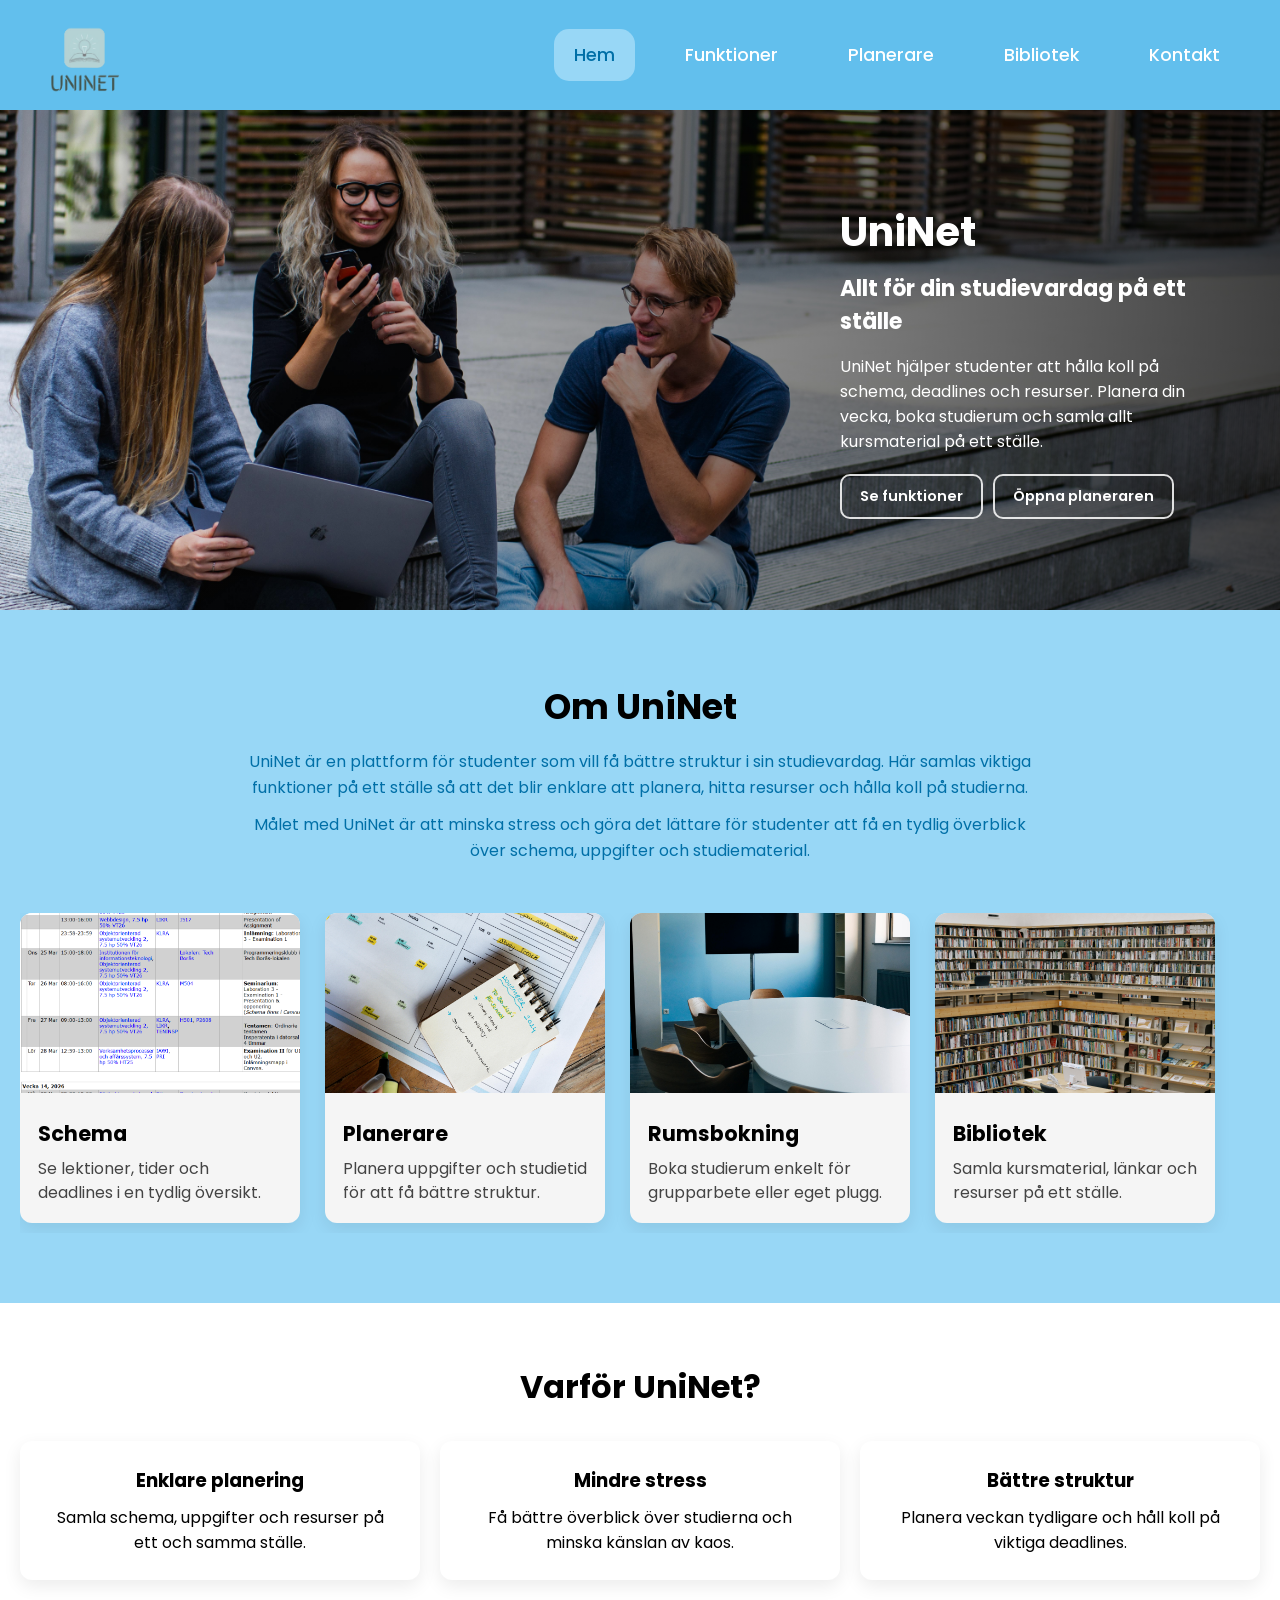
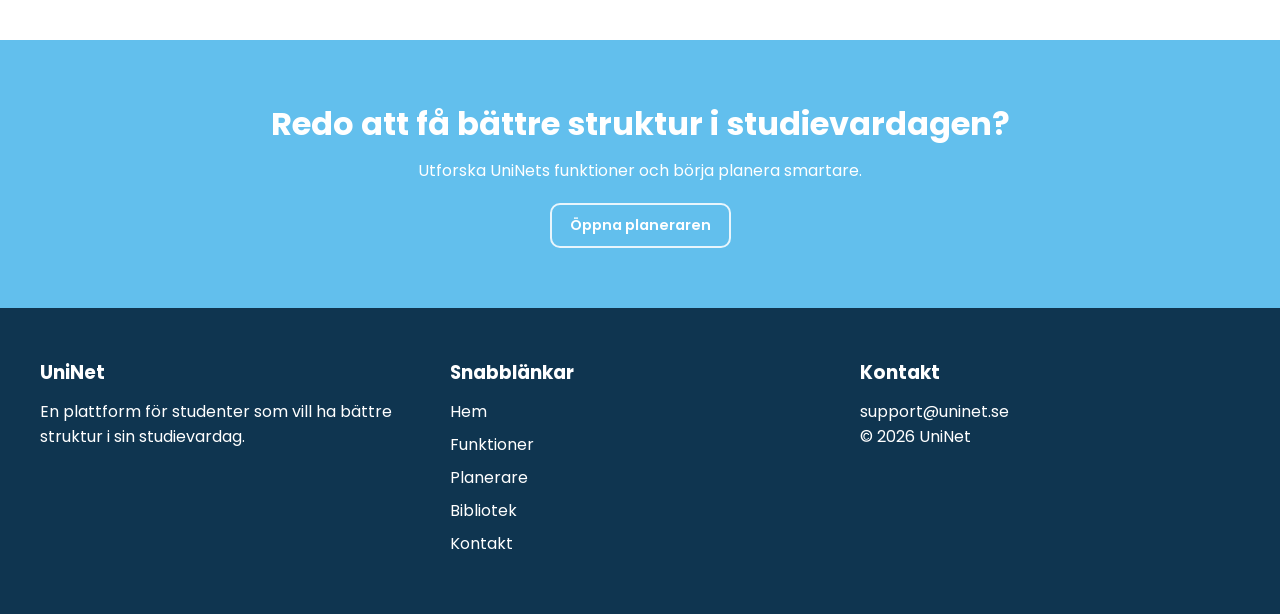
==== commit d5978c82: "bättre tillgänglighet, små fix" ====
--- a/UninetWeb/wwwroot/index.html
+++ b/UninetWeb/wwwroot/index.html
@@ -3,24 +3,26 @@
 <head>
   <meta charset="utf-8">
   <meta name="viewport" content="width=device-width, initial-scale=1">
-   <title>UniNet | Hem</title>
+  <title>UniNet | Hem</title>
 
   <link rel="stylesheet" href="css/style.css">
   <link rel="icon" type="image/png" href="images/Logo.png">
   <script defer src="js/main.js"></script>
 </head>
 <body>
- 
+
   <div class="menu-overlay" id="menuOverlay"></div>
 
-  <!--Header/Navbar-->
+  <!-- Header/Navbar -->
   <header>
-    <nav class = "navbar section-content">
+    <nav class="navbar section-content">
       <a href="index.html" class="nav-logo">
-  <img src="images/Logo.png" alt="UniNet logga" class="logo-img">
-</a>
+        <img src="images/Logo.png" alt="UniNet logga" class="logo-img">
+      </a>
 
-      <button class="menu-toggle" type="button">Meny ☰</button>
+      <button class="menu-toggle" type="button" aria-label="Öppna meny" aria-expanded="false">
+        Meny ☰
+      </button>
 
       <ul class="nav-menu" id="navMenu">
         <li class="nav-item">
@@ -30,7 +32,7 @@
           <a href="features.html" class="nav-link">Funktioner</a>
         </li>
         <li class="nav-item">
-          <a href="planner.html" class="nav-link">Planerare </a>
+          <a href="planner.html" class="nav-link">Planerare</a>
         </li>
         <li class="nav-item">
           <a href="library.html" class="nav-link">Bibliotek</a>
@@ -38,132 +40,127 @@
         <li class="nav-item">
           <a href="contact.html" class="nav-link">Kontakt</a>
         </li>
-
       </ul>
-
     </nav>
   </header>
 
-<main>
-  <section class="hero-section">
+  <main>
+    <section class="hero-section">
+      <div class="hero-details">
+        <h1 class="title">UniNet</h1>
+        <h2 class="subtitle">Allt för din studievardag på ett ställe</h2>
 
-    <div class="hero-details">
+        <p>
+          UniNet hjälper studenter att hålla koll på schema, deadlines och resurser.
+          Planera din vecka, boka studierum och samla allt kursmaterial på ett ställe.
+        </p>
 
-      <h2 class="title">UniNet</h2>
-      <h3 class="subtitle">Allt för din studievardag på ett ställe</h3>
+        <div class="buttons">
+          <a href="features.html" class="hero-btn hero-btn-outline">Se funktioner</a>
+          <a href="planner.html" class="hero-btn hero-btn-outline">Öppna planeraren</a>
+        </div>
+      </div>
+    </section>
 
-      <p>
-        UniNet hjälper studenter att hålla koll på schema, deadlines och resurser.
-        Planera din vecka, boka studierum och samla allt kursmaterial på ett ställe.
-      </p>
+    <!-- Om UniNet -->
+    <section class="about-section section-content">
+      <div class="about-text">
+        <h2>Om UniNet</h2>
+        <p>
+          UniNet är en plattform för studenter som vill få bättre struktur i sin
+          studievardag. Här samlas viktiga funktioner på ett ställe så att det blir
+          enklare att planera, hitta resurser och hålla koll på studierna.
+        </p>
 
-      <div class="buttons">
-        <a href="features.html" class="hero-btn  hero-btn-outline"> Se funktioner</a>
+        <p>
+          Målet med UniNet är att minska stress och göra det lättare för studenter
+          att få en tydlig överblick över schema, uppgifter och studiematerial.
+        </p>
+      </div>
+
+      <div class="features-scroll">
+        <article class="feature-card">
+          <img src="images/schema.png" alt="Schema i UniNet" class="feature-img">
+          <h3>Schema</h3>
+          <p>Se lektioner, tider och deadlines i en tydlig översikt.</p>
+        </article>
+
+        <article class="feature-card">
+          <img src="images/planerare.jpg" alt="Planerare i UniNet" class="feature-img">
+          <h3>Planerare</h3>
+          <p>Planera uppgifter och studietid för att få bättre struktur.</p>
+        </article>
+
+        <article class="feature-card">
+          <img src="images/rum.jpg" alt="Rumsbokning i UniNet" class="feature-img">
+          <h3>Rumsbokning</h3>
+          <p>Boka studierum enkelt för grupparbete eller eget plugg.</p>
+        </article>
+
+        <article class="feature-card">
+          <img src="images/bibliotek.jpg" alt="Bibliotek i UniNet" class="feature-img">
+          <h3>Bibliotek</h3>
+          <p>Samla kursmaterial, länkar och resurser på ett ställe.</p>
+        </article>
+      </div>
+    </section>
+
+    <!-- Varför UniNet? -->
+    <section class="benefits-section section-content">
+      <h2>Varför UniNet?</h2>
+
+      <div class="benefits-grid">
+        <div class="benefit-box">
+          <h3>Enklare planering</h3>
+          <p>Samla schema, uppgifter och resurser på ett och samma ställe.</p>
+        </div>
+
+        <div class="benefit-box">
+          <h3>Mindre stress</h3>
+          <p>Få bättre överblick över studierna och minska känslan av kaos.</p>
+        </div>
+
+        <div class="benefit-box">
+          <h3>Bättre struktur</h3>
+          <p>Planera veckan tydligare och håll koll på viktiga deadlines.</p>
+        </div>
+      </div>
+    </section>
+
+    <!-- CTA -->
+    <section class="cta-section">
+      <div class="section-content cta-content">
+        <h2>Redo att få bättre struktur i studievardagen?</h2>
+        <p>Utforska UniNets funktioner och börja planera smartare.</p>
         <a href="planner.html" class="hero-btn hero-btn-outline">Öppna planeraren</a>
       </div>
+    </section>
+  </main>
 
+  <!-- Footer -->
+  <footer class="footer">
+    <div class="section-content footer-content">
+      <div class="footer-column">
+        <h3>UniNet</h3>
+        <p>En plattform för studenter som vill ha bättre struktur i sin studievardag.</p>
+      </div>
+
+      <div class="footer-column">
+        <h3>Snabblänkar</h3>
+        <a href="index.html">Hem</a>
+        <a href="features.html">Funktioner</a>
+        <a href="planner.html">Planerare</a>
+        <a href="library.html">Bibliotek</a>
+        <a href="contact.html">Kontakt</a>
+      </div>
+
+      <div class="footer-column">
+        <h3>Kontakt</h3>
+        <p>support@uninet.se</p>
+        <p>© 2026 UniNet</p>
+      </div>
     </div>
-
-  </section>
-</main>
-
-<!--OM UniNet-->
-<section class="about-section section-content">
-  <div class="about-text">
-    <h2>Om UniNet</h2>
-    <p>
-      UniNet är en plattform för studenter som vill få bättre struktur i sin
-      studievardag. Här samlas viktiga funktioner på ett ställe så att det blir
-      enklare att planera, hitta resurser och hålla koll på studierna.
-    </p>
-
-    <p>
-      Målet med UniNet är att minska stress och göra det lättare för studenter
-      att få en tydlig överblick över schema, uppgifter och studiematerial.
-    </p>
-  </div>
-
-  <div class="features-scroll">
-    <article class="feature-card">
-      <img src="images/schema.png" alt="Schema i UniNet" class="feature-img">
-      <h3>Schema</h3>
-      <p>Se lektioner, tider och deadlines i en tydlig översikt.</p>
-    </article>
-
-    <article class="feature-card">
-      <img src="images/planerare.jpg" alt="Planerare i UniNet" class="feature-img">
-      <h3>Planerare</h3>
-      <p>Planera uppgifter och studietid för att få bättre struktur.</p>
-    </article>
-
-    <article class="feature-card">
-      <img src="images/rum.jpg" alt="Rumsbokning i UniNet" class="feature-img">
-      <h3>Rumsbokning</h3>
-      <p>Boka studierum enkelt för grupparbete eller eget plugg.</p>
-    </article>
-
-    <article class="feature-card">
-      <img src="images/bibliotek.jpg" alt="Bibliotek i UniNet" class="feature-img">
-      <h3>Bibliotek</h3>
-      <p>Samla kursmaterial, länkar och resurser på ett ställe.</p>
-    </article>
-  </div>
-</section>
-
-<!--Varför UniNet?-->
-<section class="benefits-section section-content">
-  <h2>Varför UniNet?</h2>
-
-  <div class="benefits-grid">
-    <div class="benefit-box">
-      <h3>Enklare planering</h3>
-      <p>Samla schema, uppgifter och resurser på ett och samma ställe.</p>
-    </div>
-
-    <div class="benefit-box">
-      <h3>Mindre stress</h3>
-      <p>Få bättre överblick över studierna och minska känslan av kaos.</p>
-    </div>
-
-    <div class="benefit-box">
-      <h3>Bättre struktur</h3>
-      <p>Planera veckan tydligare och håll koll på viktiga deadlines.</p>
-    </div>
-  </div>
-</section>
-
-<section class="cta-section">
-  <div class="section-content cta-content">
-    <h2>Redo att få bättre struktur i studievardagen?</h2>
-    <p>Utforska UniNets funktioner och börja planera smartare.</p>
-    <a href="planner.html" class="hero-btn hero-btn-outline">Öppna planeraren</a>
-  </div>
-</section>
-
-<!--FOOTERRR-->
-<footer class="footer">
-  <div class="section-content footer-content">
-    <div class="footer-column">
-      <h3>UniNet</h3>
-      <p>En plattform för studenter som vill ha bättre struktur i sin studievardag.</p>
-    </div>
-
-    <div class="footer-column">
-      <h3>Snabblänkar</h3>
-      <a href="index.html">Hem</a>
-      <a href="features.html">Funktioner</a>
-      <a href="planner.html">Planerare</a>
-      <a href="library.html">Bibliotek</a>
-      <a href="contact.html">Kontakt</a>
-    </div>
-
-    <div class="footer-column">
-      <h3>Kontakt</h3>
-      <p>support@uninet.se</p>
-      <p>© 2026 UniNet</p>
-    </div>
-  </div>
-</footer>
+  </footer>
 
 </body>
-
+</html>
--- a/UninetWeb/wwwroot/css/style.css
+++ b/UninetWeb/wwwroot/css/style.css
@@ -58,6 +58,19 @@
   margin: 0 auto;
   padding: 0 20px;
   max-width: var(--site-max-width);
+}
+
+/* Dold text för skärmläsare */
+.sr-only{
+  position: absolute;
+  width: 1px;
+  height: 1px;
+  padding: 0;
+  margin: -1px;
+  overflow: hidden;
+  clip: rect(0, 0, 0, 0);
+  white-space: nowrap;
+  border: 0;
 }
 
 /* NAVBAR */
@@ -107,6 +120,23 @@
 .navbar .nav-menu .nav-link.active{
   background: var(--secondary-color);
   color: var(--dark-color);
+}
+
+/* Fokus för bättre tillgänglighet */
+.navbar .nav-menu .nav-link:focus,
+.menu-toggle:focus,
+.hero-btn:focus,
+.submit-btn:focus,
+.todo-input button:focus,
+.event-input-row button:focus,
+.calendar-header button:focus,
+.task-list li button:focus,
+.delete-event-btn:focus,
+.library-search-bar button:focus,
+.library-tool:focus,
+.footer-column a:focus{
+  outline: 3px solid #0f3550;
+  outline-offset: 2px;
 }
 
 /* HERO BANNER */
@@ -165,6 +195,7 @@
 }
 
 .hero-btn{
+  display: inline-block;
   padding: 10px 18px;
   border-radius: 10px;
   font-size: var(--font-size-s);
@@ -264,7 +295,7 @@
   }
 
   .logo-img{
-    height: 24px;
+    height: 40px;
   }
 }
 
@@ -280,6 +311,7 @@
   text-align: center;
 }
 
+.about-text h1,
 .about-text h2{
   font-size: 2.2rem;
   margin-bottom: 16px;
@@ -305,6 +337,8 @@
   overflow: hidden;
   box-shadow: 0 6px 18px rgba(0,0,0,0.08);
   transition: transform 0.2s ease;
+  text-decoration: none;
+  color: inherit;
 }
 
 .feature-card:hover{
@@ -801,6 +835,7 @@
 .form-group textarea:focus{
   outline: none;
   border-color: var(--primary-color);
+  box-shadow: 0 0 0 3px rgba(98,191,237,0.15);
 }
 
 .submit-btn{
@@ -843,7 +878,7 @@
   margin-bottom: 10px;
 }
 
-.library-hero-simple p{
+.library-hero p{
   color: #24526b;
   margin-bottom: 25px;
   font-size: 1rem;
@@ -1097,7 +1132,7 @@
     grid-template-columns: 1fr;
   }
 
-  .library-hero-simple h1{
+  .library-hero h1{
     font-size: 2rem;
   }
 }
